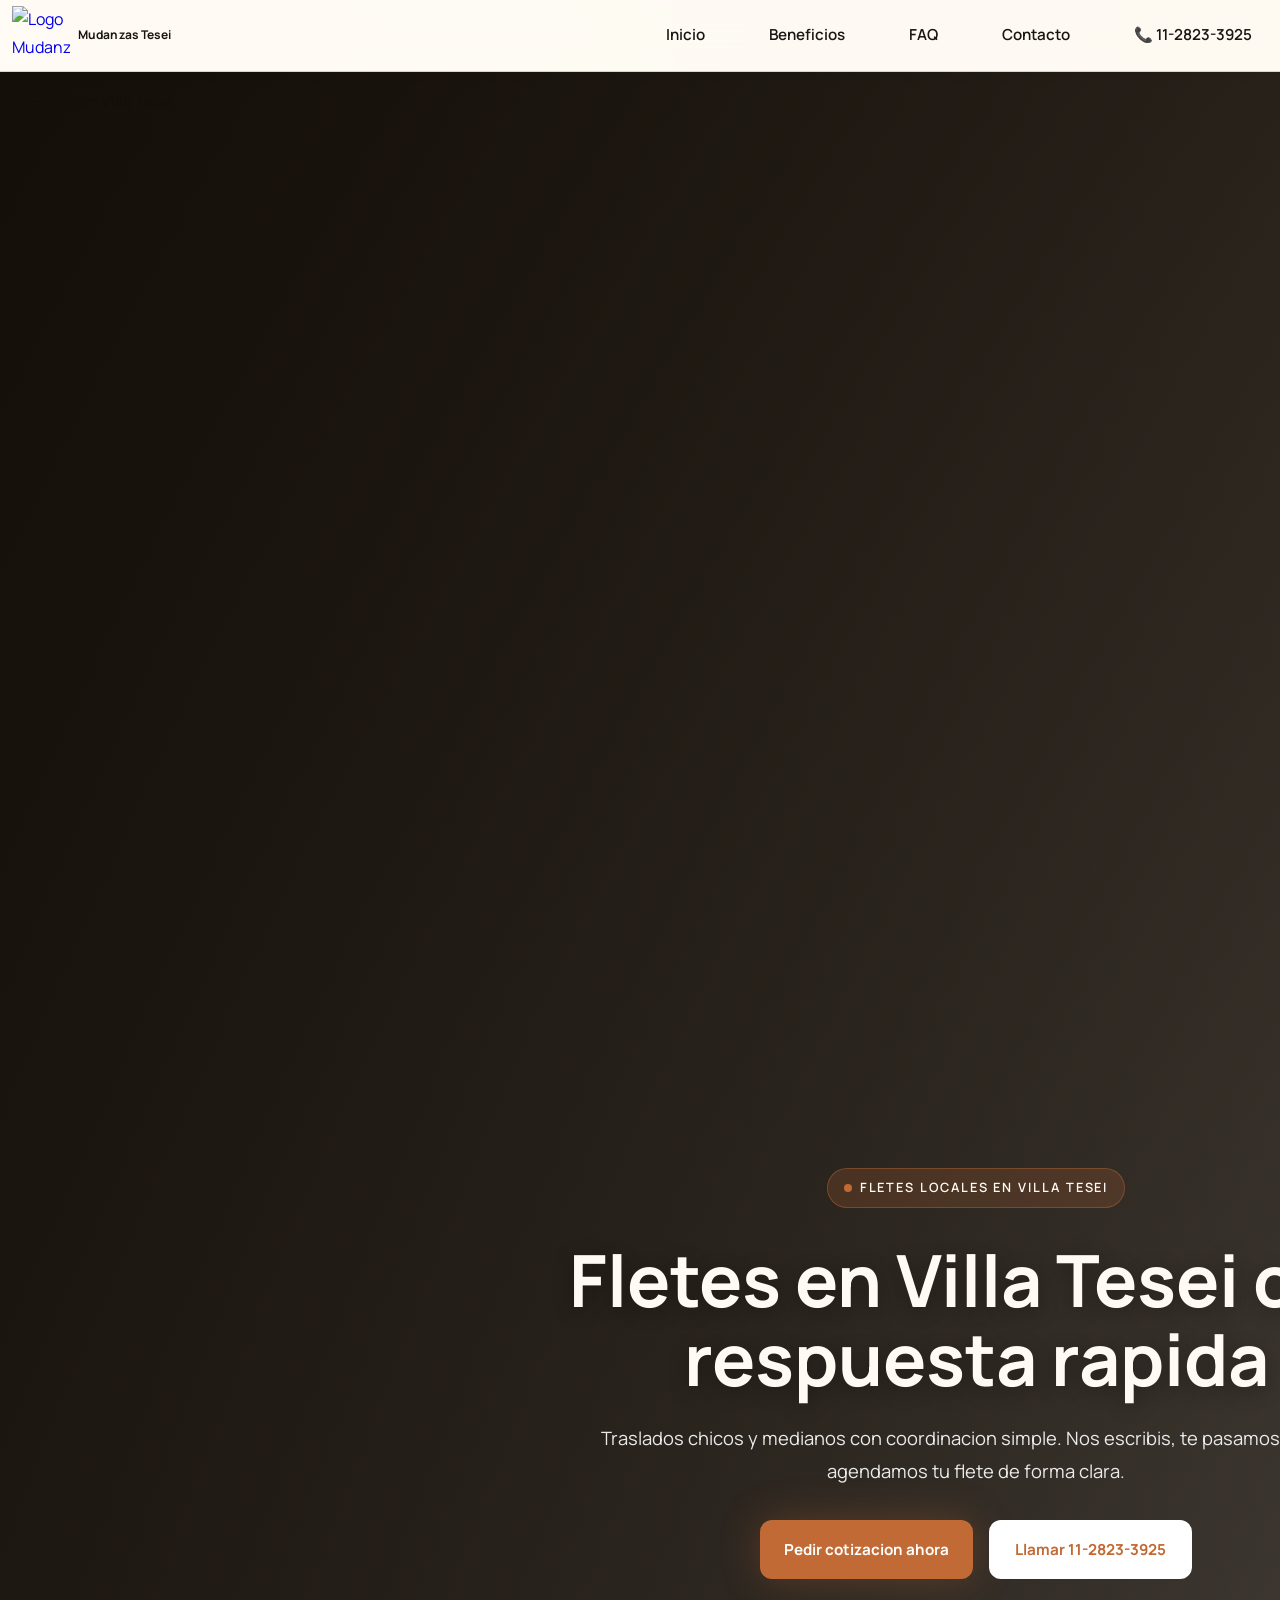
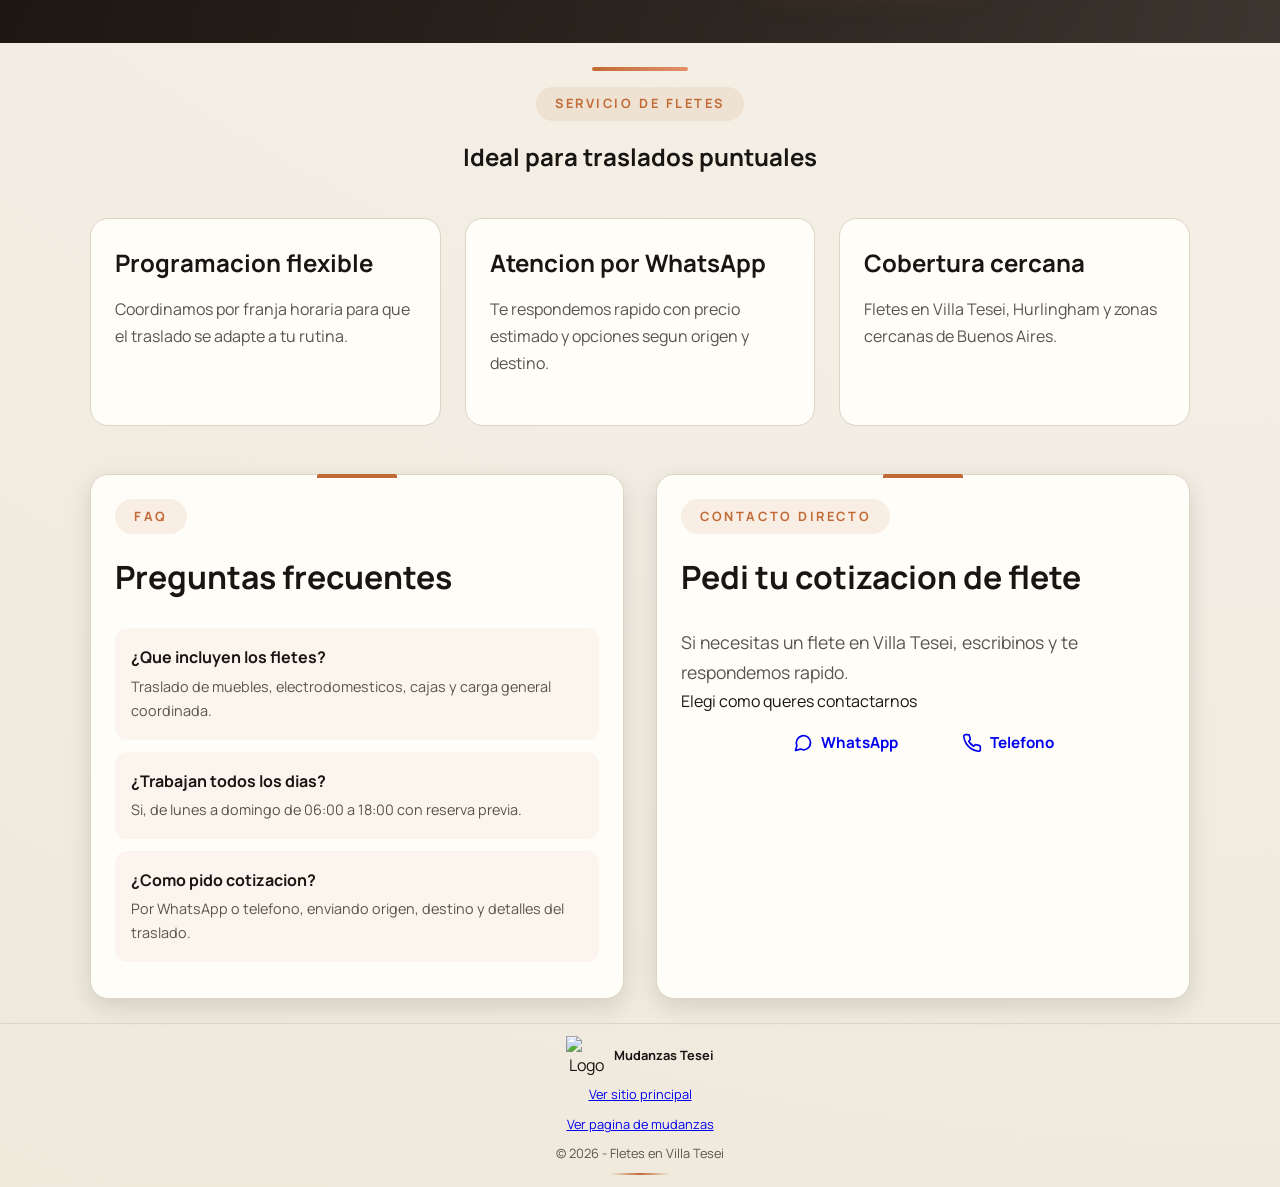
==== fletes-villa-tesei.html @ 7f0cae2c "fletes act" ====
<!doctype html>
<html lang="es">
  <head>
    <meta charset="UTF-8" />
    <meta name="viewport" content="width=device-width, initial-scale=1.0" />
    <meta
      name="description"
      content="Fletes en Villa Tesei con atencion rapida y trato directo. Pedi cotizacion por WhatsApp para traslados chicos y medianos en Buenos Aires."
    />
    <link rel="canonical" href="https://www.mudanzastesei.com/fletes-villa-tesei.html" />
    <meta name="robots" content="index,follow,max-image-preview:large" />
    <meta property="og:type" content="website" />
    <meta property="og:locale" content="es_AR" />
    <meta property="og:site_name" content="Mudanzas Tesei" />
    <meta property="og:title" content="Fletes en Villa Tesei | Mudanzas Tesei" />
    <meta property="og:description" content="Servicio de fletes en Villa Tesei para traslados puntuales. Cotizacion rapida por WhatsApp." />
    <meta property="og:url" content="https://www.mudanzastesei.com/fletes-villa-tesei.html" />
    <meta property="og:image" content="https://www.mudanzastesei.com/assets/logo.png" />
    <meta name="twitter:card" content="summary_large_image" />
    <meta name="twitter:title" content="Fletes en Villa Tesei | Mudanzas Tesei" />
    <meta name="twitter:description" content="Pedi tu cotizacion de flete en Villa Tesei por WhatsApp." />
    <meta name="twitter:image" content="https://www.mudanzastesei.com/assets/logo.png" />
    <link rel="icon" type="image/png" href="./assets/logo_.png" />
    <link rel="shortcut icon" type="image/png" href="./assets/logo_.png" />
    <link rel="apple-touch-icon" href="./assets/logo_.png" />
    <title>Fletes en Villa Tesei | Mudanzas Tesei</title>
    <link rel="preconnect" href="https://fonts.googleapis.com" />
    <link rel="preconnect" href="https://fonts.gstatic.com" crossorigin />
    <link rel="preload" as="image" href="./assets/bg.jpg" />
    <link
      href="https://fonts.googleapis.com/css2?family=Cormorant+Garamond:wght@500;600;700&family=Manrope:wght@400;500;600;700&display=swap"
      rel="stylesheet"
    />
    <script type="application/ld+json">
      {
        "@context": "https://schema.org",
        "@type": "Service",
        "name": "Fletes en Villa Tesei",
        "serviceType": "Fletes programados y traslados locales",
        "provider": {
          "@type": "LocalBusiness",
          "name": "Mudanzas Tesei",
          "telephone": "+54 9 11 2823-3925",
          "url": "https://www.mudanzastesei.com/"
        },
        "areaServed": {
          "@type": "City",
          "name": "Villa Tesei"
        },
        "url": "https://www.mudanzastesei.com/fletes-villa-tesei.html"
      }
    </script>
    <link rel="stylesheet" href="./styles.css" />
  </head>
  <body>
    <header class="topbar glass-effect" id="inicio">
      <a class="brand" href="./index.html" aria-label="Volver al inicio">
        <img src="./assets/logo.png" alt="Logo Mudanzas Tesei" width="58" height="58" fetchpriority="low" decoding="async" />
        <span class="logo-text">Mudanzas Tesei</span>
      </a>

      <button class="menu-toggle" id="menuToggle" aria-expanded="false" aria-controls="mainMenu" aria-label="Abrir menu">
        <span class="hamburger"></span>
      </button>

      <nav class="menu" id="mainMenu">
        <a href="./index.html" class="nav-link">Inicio</a>
        <a href="#beneficios" class="nav-link">Beneficios</a>
        <a href="#faq" class="nav-link">FAQ</a>
        <a href="#contacto" class="nav-link">Contacto</a>
        <a href="tel:+5491128233925" class="nav-link phone-link">📞 11-2823-3925</a>
      </nav>
    </header>

    <main>
      <section class="hero">
        <img
          class="hero-media"
          src="./assets/bg.jpg"
          alt="Fletes en Villa Tesei"
          width="1920"
          height="1080"
          fetchpriority="high"
          decoding="async"
        />
        <div class="hero-overlay"></div>
        <div class="hero-content">
          <div class="hero-badge fade-in">
            <span class="badge-dot"></span>
            <span>Fletes locales en Villa Tesei</span>
          </div>
          <h1 class="slide-up">Fletes en Villa Tesei con respuesta rapida</h1>
          <p class="hero-copy slide-up delay-1">
            Traslados chicos y medianos con coordinacion simple. Nos escribis, te pasamos precio y
            agendamos tu flete de forma clara.
          </p>
          <div class="hero-actions slide-up delay-2">
            <a class="btn btn-primary btn-glow" href="#contacto"><span>Pedir cotizacion ahora</span></a>
            <a class="btn btn-secondary" href="tel:+5491128233925"><span>Llamar 11-2823-3925</span></a>
          </div>
        </div>
      </section>

      <section class="section" id="beneficios">
        <div class="section-header">
          <div class="section-decoration"></div>
          <div class="section-content">
            <span class="kicker fade-in">Servicio de fletes</span>
            <h2 class="slide-up">Ideal para traslados puntuales</h2>
          </div>
        </div>
        <div class="cards-container">
          <article class="card card-hover fade-in">
            <h3>Programacion flexible</h3>
            <p>Coordinamos por franja horaria para que el traslado se adapte a tu rutina.</p>
          </article>
          <article class="card card-hover fade-in delay-1">
            <h3>Atencion por WhatsApp</h3>
            <p>Te respondemos rapido con precio estimado y opciones segun origen y destino.</p>
          </article>
          <article class="card card-hover fade-in delay-2">
            <h3>Cobertura cercana</h3>
            <p>Fletes en Villa Tesei, Hurlingham y zonas cercanas de Buenos Aires.</p>
          </article>
        </div>
      </section>

      <section class="section split" id="faq">
        <div class="panel">
          <div class="panel-content">
            <span class="kicker fade-in">FAQ</span>
            <h2 class="slide-up">Preguntas frecuentes</h2>
            <ul class="schedule">
              <li class="schedule-item slide-up delay-1">
                <div class="schedule-info">
                  <strong>¿Que incluyen los fletes?</strong>
                  <span>Traslado de muebles, electrodomesticos, cajas y carga general coordinada.</span>
                </div>
              </li>
              <li class="schedule-item slide-up delay-2">
                <div class="schedule-info">
                  <strong>¿Trabajan todos los dias?</strong>
                  <span>Si, de lunes a domingo de 06:00 a 18:00 con reserva previa.</span>
                </div>
              </li>
              <li class="schedule-item slide-up delay-3">
                <div class="schedule-info">
                  <strong>¿Como pido cotizacion?</strong>
                  <span>Por WhatsApp o telefono, enviando origen, destino y detalles del traslado.</span>
                </div>
              </li>
            </ul>
          </div>
        </div>

        <div class="panel panel-contact" id="contacto">
          <div class="panel-content panel-content-cta">
            <span class="kicker fade-in">Contacto directo</span>
            <h2 class="slide-up">Pedi tu cotizacion de flete</h2>
            <p class="section-text slide-up delay-1">
              Si necesitas un flete en Villa Tesei, escribinos y te respondemos rapido.
            </p>
            <div class="cta-stage slide-up delay-2">
              <div class="cta-card">
                <p class="cta-card-title">Elegi como queres contactarnos</p>
                <div class="hero-actions panel-cta-actions">
                  <a class="btn btn-whatsapp" href="https://wa.me/5491128233925?text=Hola%2C%20estoy%20interesado%20en%20un%20flete%20en%20Villa%20Tesei.%20Quisiera%20una%20cotizacion.">
                    <svg width="20" height="20" viewBox="0 0 24 24" fill="none" stroke="currentColor" stroke-width="2" stroke-linecap="round" stroke-linejoin="round" aria-hidden="true">
                      <path d="M21 11.5A8.5 8.5 0 0 1 8.9 19.3L3 21l1.7-5.9A8.5 8.5 0 1 1 21 11.5z"/>
                    </svg>
                    <span>WhatsApp</span>
                  </a>
                  <a class="btn btn-call" href="tel:+5491128233925">
                    <svg width="20" height="20" viewBox="0 0 24 24" fill="none" stroke="currentColor" stroke-width="2" stroke-linecap="round" stroke-linejoin="round" aria-hidden="true">
                      <path d="M22 16.92v3a2 2 0 0 1-2.18 2 19.79 19.79 0 0 1-8.63-3.07 19.5 19.5 0 0 1-6-6 19.79 19.79 0 0 1-3.07-8.67A2 2 0 0 1 4.11 2h3a2 2 0 0 1 2 1.72 12.84 12.84 0 0 0 .7 2.81 2 2 0 0 1-.45 2.11L8.09 9.91a16 16 0 0 0 6 6l1.27-1.27a2 2 0 0 1 2.11-.45 12.84 12.84 0 0 0 2.81.7A2 2 0 0 1 22 16.92z"/>
                    </svg>
                    <span>Telefono</span>
                  </a>
                </div>
              </div>
            </div>
          </div>
        </div>
      </section>
    </main>

    <footer class="footer">
      <div class="footer-content">
        <div class="footer-brand">
          <img src="./assets/logo.png" alt="Logo Mudanzas Tesei" width="40" height="40" loading="lazy" decoding="async" />
          <span>Mudanzas Tesei</span>
        </div>
        <p><a class="footer-link" href="./index.html">Ver sitio principal</a></p>
        <p><a class="footer-link" href="./mudanzas-villa-tesei.html">Ver pagina de mudanzas</a></p>
        <p>© <span id="year"></span> - Fletes en Villa Tesei</p>
      </div>
      <div class="footer-decorations">
        <div class="footer-line"></div>
      </div>
    </footer>

    <script src="./main.js"></script>
  </body>
</html>
---- styles.css ----
:root {
  --bg: #f5f1e8;
  --surface: #fffdf8;
  --text: #181512;
  --text-light: #7a7065;
  --muted: #5b544b;
  --line: #ddd4c7;
  --brand: #c26a35;
  --brand-deep: #8f4d24;
  --brand-light: #e58e6b;
  --hero-shadow: rgba(9, 8, 7, 0.5);
  --radius: 18px;
  --shadow-sm: 0 2px 8px rgba(0,0,0,0.08);
  --shadow-md: 0 8px 24px rgba(0,0,0,0.12);
  --shadow-lg: 0 20px 60px rgba(0,0,0,0.18);
  --shadow-glow: 0 0 40px rgba(194, 106, 53, 0.3);
}

* {
  box-sizing: border-box;
  margin: 0;
  padding: 0;
}

html {
  scroll-behavior: smooth;
}

body {
  margin: 0;
  background: radial-gradient(circle at top right, #f0dfcb 0%, var(--bg) 42%, #efe9dc 100%);
  color: var(--text);
  font-family: "Manrope", "Segoe UI", sans-serif;
  line-height: 1.7;
  overflow-x: hidden;
}

img {
  max-width: 100%;
  display: block;
  object-fit: cover;
}

/* Topbar */
.topbar {
  position: sticky;
  top: 0;
  z-index: 1000;
  display: flex;
  align-items: center;
  justify-content: space-between;
  gap: 0.75rem;
  padding: 0.4rem 0.75rem;
  background: rgba(255, 252, 246, 0.92);
  backdrop-filter: blur(20px);
  -webkit-backdrop-filter: blur(20px);
  border-bottom: 1px solid var(--line);
  box-shadow: var(--shadow-sm);
  height: auto;
  min-height: 48px;
}

.brand {
  display: flex;
  align-items: center;
  gap: 0.5rem;
  text-decoration: none;
  transition: transform 0.2s ease;
}

.brand:hover {
  transform: scale(1.02);
}

.brand img {
  width: 58px;
  height: 58px;
  object-fit: contain;
}

.logo-text {
  font-weight: 700;
  font-size: 0.75rem;
  letter-spacing: 0.1px;
  color: var(--text);
}

.menu-toggle {
  display: none;
  width: 36px;
  height: 36px;
  padding: 0;
  background: transparent;
  border: 1px solid var(--line);
  cursor: pointer;
  transition: all 0.3s ease;
  position: relative;
}

.menu-toggle:hover {
  border-color: var(--brand);
  background: rgba(194, 106, 53, 0.05);
}

.menu {
  display: flex;
  align-items: center;
  gap: 0.5rem;
}

.menu a {
  color: var(--text);
  text-decoration: none;
  font-weight: 600;
  font-size: 0.8rem;
  padding: 0.35rem 0.6rem;
  border-radius: 6px;
  transition: all 0.3s ease;
}

.menu a:hover {
  color: var(--brand);
  background: rgba(194, 106, 53, 0.1);
}

.menu-toggle {
  display: none;
  flex-direction: column;
  gap: 5px;
  border: 1px solid var(--line);
  background: #fff;
  color: var(--text);
  border-radius: 12px;
  padding: 0.6rem 0.9rem;
  cursor: pointer;
  transition: all 0.3s ease;
}

.menu-toggle:hover {
  border-color: var(--brand);
  transform: scale(1.02);
}

.hamburger {
  width: 20px;
  height: 2px;
  background: var(--text);
  position: relative;
  transition: all 0.3s ease;
}

.hamburger::before,
.hamburger::after {
  content: '';
  position: absolute;
  width: 20px;
  height: 2px;
  background: var(--text);
  transition: all 0.3s ease;
}

.hamburger::before {
  top: -6px;
}

.hamburger::after {
  top: 6px;
}

.menu-toggle.active .hamburger {
  background: transparent;
}

.menu-toggle.active .hamburger::before {
  top: 0;
  transform: rotate(45deg);
}

.menu-toggle.active .hamburger::after {
  top: 0;
  transform: rotate(-45deg);
}

.menu {
  display: flex;
  align-items: center;
  gap: 2rem;
}

.menu a {
  color: var(--text);
  text-decoration: none;
  font-weight: 600;
  font-size: 0.95rem;
  padding: 0.5rem 1rem;
  border-radius: 8px;
  transition: all 0.3s ease;
  position: relative;
}

.menu a:hover {
  color: var(--brand);
  background: rgba(194, 106, 53, 0.1);
}

.menu a::after {
  content: '';
  position: absolute;
  bottom: 0;
  left: 50%;
  transform: translateX(-50%);
  width: 0;
  height: 2px;
  background: var(--brand);
  transition: all 0.3s ease;
}

.menu a:hover::after {
  width: 80%;
}

.phone-link {
  display: flex;
  align-items: center;
  gap: 0.5rem;
  color: var(--brand);
  font-weight: 700;
}

.phone-link:hover {
  background: var(--brand);
  color: white;
}

.phone-link:hover::after {
  background: white;
}

/* Hero Section */
.hero {
  position: relative;
  min-height: 70vh;
  background: url("./assets/bg.jpg") center / cover no-repeat;
  display: grid;
  place-items: center;
  padding: 1rem;
  overflow: hidden;
}

.hero::before {
  content: '';
  position: absolute;
  inset: 0;
  background: linear-gradient(135deg, rgba(20, 14, 8, 0.9) 0%, rgba(20, 14, 8, 0.6) 50%, rgba(20, 14, 8, 0.4) 100%);
}

.hero-overlay {
  position: absolute;
  inset: 0;
  background: linear-gradient(102deg, rgba(20, 14, 8, 0.95), rgba(20, 14, 8, 0.7));
}

.hero-content {
  position: relative;
  z-index: 1;
  width: min(920px, 100%);
  color: #fffaf3;
  text-align: center;
}

.hero-badge {
  display: inline-flex;
  align-items: center;
  gap: 0.5rem;
  padding: 0.5rem 1rem;
  background: rgba(194, 106, 53, 0.2);
  border: 1px solid rgba(194, 106, 53, 0.4);
  border-radius: 50px;
  font-size: 0.8rem;
  font-weight: 600;
  letter-spacing: 0.15em;
  text-transform: uppercase;
  margin-bottom: 1.5rem;
}

.badge-dot {
  width: 8px;
  height: 8px;
  background: var(--brand);
  border-radius: 50%;
  animation: pulse 2s ease-in-out infinite;
}

.hero h1 {
  margin-top: 0.5rem;
  font-size: clamp(2.3rem, 6vw, 4.5rem);
  line-height: 1.1;
  margin-bottom: 1.5rem;
  text-shadow: 0 4px 20px rgba(0,0,0,0.3);
}

.hero-copy {
  width: min(70ch, 100%);
  margin: 0 auto 2rem;
  font-size: 1.15rem;
  line-height: 1.8;
  color: rgba(255,255,255,0.9);
}

.hero-actions {
  display: flex;
  flex-wrap: wrap;
  gap: 1rem;
  justify-content: center;
  margin-bottom: 3rem;
}

.btn {
  display: inline-flex;
  align-items: center;
  justify-content: center;
  gap: 0.5rem;
  border-radius: 12px;
  padding: 0.9rem 1.5rem;
  text-decoration: none;
  border: none;
  font-weight: 700;
  font-size: 0.95rem;
  cursor: pointer;
  transition: all 0.3s cubic-bezier(0.4, 0, 0.2, 1);
  position: relative;
  overflow: hidden;
  width: auto;
}

.btn > * {
  position: relative;
  z-index: 1;
}

.btn-primary {
  background: var(--brand);
  color: white;
  box-shadow: var(--shadow-glow);
}

.btn-primary,
.btn-primary:hover,
.btn-primary:focus-visible {
  color: #fff;
}

.btn-primary::before {
  content: '';
  position: absolute;
  inset: 0;
  background: linear-gradient(135deg, var(--brand-light), var(--brand));
  opacity: 0;
  transition: opacity 0.3s ease;
  z-index: 0;
}

.btn-primary:hover::before {
  opacity: 1;
}

.btn-primary:hover {
  transform: translateY(-2px);
  box-shadow: 0 10px 40px rgba(194, 106, 53, 0.5);
}

.btn-secondary {
  background: white;
  color: var(--brand);
  border: 2px solid var(--brand);
}

.btn-secondary:hover {
  background: var(--brand);
  color: white;
  border-color: var(--brand);
  transform: translateY(-2px);
}

.hero .btn-secondary {
  background: white;
  color: var(--brand);
  border-color: white;
}

.hero .btn-secondary:hover {
  background: rgba(255, 255, 255, 0.12);
  color: #fff;
  border-color: #fff;
}

.arrow-icon {
  transition: transform 0.3s ease;
}

.btn-primary:hover .arrow-icon {
  transform: translateX(5px);
}

.trust-badges {
  display: flex;
  flex-wrap: wrap;
  gap: 1.5rem;
  justify-content: center;
  padding-top: 1rem;
}

.trust-item {
  display: flex;
  align-items: center;
  gap: 0.5rem;
  font-size: 0.9rem;
  font-weight: 600;
  color: rgba(255,255,255,0.85);
}

.trust-item svg {
  color: var(--brand);
}

/* Sections */
.section {
  width: min(1100px, calc(100% - 2rem));
  margin: 1.5rem auto;
}

.section-header,
.contact-header {
  margin-bottom: 2.5rem;
}

.section-decoration {
  width: 96px;
  height: 4px;
  background: linear-gradient(90deg, var(--brand), var(--brand-light));
  border-radius: 2px;
  margin-bottom: 1rem;
  margin-inline: auto;
}

.section-content,
.contact-content {
  text-align: center;
}

.kicker {
  display: inline-block;
  text-transform: uppercase;
  letter-spacing: 0.2em;
  font-weight: 700;
  font-size: 0.8rem;
  color: var(--brand);
  margin-bottom: 1rem;
  background: rgba(194, 106, 53, 0.1);
  padding: 0.4rem 1.2rem;
  border-radius: 50px;
}

.section-split {
  display: grid;
  grid-template-columns: minmax(280px, 0.95fr) minmax(0, 1.05fr);
  gap: 2rem;
  align-items: start;
}

.section-left .section-content {
  text-align: left;
}

.section-left .section-decoration {
  margin-left: 0;
}

.section-text {
  margin-top: 1.5rem;
  font-size: 1.1rem;
  color: var(--muted);
}

/* Cards */
.cards-container {
  display: grid;
  grid-template-columns: repeat(3, minmax(0, 1fr));
  gap: 1.5rem;
}

.card {
  background: var(--surface);
  border: 1px solid var(--line);
  border-radius: var(--radius);
  padding: 1.5rem;
  position: relative;
  overflow: hidden;
}

.card::before {
  content: '';
  position: absolute;
  top: 0;
  left: 0;
  right: 0;
  height: 4px;
  background: linear-gradient(90deg, var(--brand), var(--brand-light));
  transform: scaleX(0);
  transition: transform 0.4s ease;
}

.card:hover::before {
  transform: scaleX(1);
}

.card-icon {
  width: 64px;
  height: 64px;
  background: linear-gradient(135deg, rgba(194, 106, 53, 0.1), rgba(194, 106, 53, 0.05));
  border-radius: 16px;
  display: flex;
  align-items: center;
  justify-content: center;
  margin-bottom: 1.5rem;
  transition: transform 0.3s ease;
}

.card:hover .card-icon {
  transform: scale(1.1) rotate(5deg);
}

.card h3 {
  margin-bottom: 0.75rem;
  font-size: 1.5rem;
  color: var(--text);
}

.card p {
  margin-bottom: 1.5rem;
  color: var(--muted);
  line-height: 1.7;
}

.card-link {
  display: inline-flex;
  align-items: center;
  gap: 0.3rem;
  color: var(--brand);
  font-weight: 700;
  text-decoration: none;
  transition: all 0.3s ease;
}

.card-link:hover {
  gap: 0.5rem;
  transform: translateX(5px);
}

/* Fleet Section */
.fleet-gallery {
  display: grid;
  grid-template-columns: repeat(2, minmax(0, 1fr));
  gap: 0.9rem;
}

.fleet-item {
  position: relative;
  border-radius: 12px;
  overflow: hidden;
  background: white;
  padding: 0.45rem;
  box-shadow: var(--shadow-sm);
}

.fleet-item img {
  width: 100%;
  height: clamp(130px, 16vw, 180px);
  object-fit: contain;
  transition: transform 0.5s ease;
}

.fleet-gallery .floating {
  animation: none;
}

.fleet-overlay {
  position: absolute;
  inset: 0;
  background: linear-gradient(to top, rgba(194, 106, 53, 0.9), transparent);
  display: flex;
  align-items: flex-end;
  padding: 1rem;
  opacity: 0;
  transition: opacity 0.3s ease;
}

.fleet-item:hover img {
  transform: scale(1.05);
}

.fleet-item:hover .fleet-overlay {
  opacity: 1;
}

.fleet-overlay span {
  color: white;
  font-weight: 700;
  font-size: 0.9rem;
}

/* Split Section */
.split {
  display: grid;
  grid-template-columns: 1fr 1fr;
  gap: 2rem;
  margin-top: 3rem;
}

.panel {
  background: var(--surface);
  border: 1px solid var(--line);
  border-radius: var(--radius);
  padding: 1.5rem;
  box-shadow: var(--shadow-md);
  position: relative;
}

.panel::before {
  content: '';
  position: absolute;
  top: -1px;
  left: 50%;
  transform: translateX(-50%);
  width: 80px;
  height: 4px;
  background: var(--brand);
  border-radius: 2px 2px 0 0;
}

.panel-icon {
  width: 72px;
  height: 72px;
  background: linear-gradient(135deg, #fff4ea, #ffe8d5);
  border: 1px solid rgba(194, 106, 53, 0.24);
  border-radius: 18px;
  display: flex;
  align-items: center;
  justify-content: center;
  margin-bottom: 1.5rem;
  color: var(--brand);
  box-shadow: 0 10px 24px rgba(194, 106, 53, 0.16);
}

.panel h2 {
  margin-bottom: 0.5rem;
  font-size: 2rem;
  color: var(--text);
}

.panel-content h3 {
  margin-top: 0;
  font-size: 1.4rem;
}

.schedule {
  margin: 1.5rem 0 0;
  list-style: none;
}

.schedule-item {
  display: flex;
  gap: 1rem;
  align-items: center;
  padding: 1rem;
  background: rgba(194, 106, 53, 0.05);
  border-radius: 12px;
  margin-bottom: 0.75rem;
  transition: all 0.3s ease;
}

.schedule-item:hover {
  background: rgba(194, 106, 53, 0.1);
  transform: translateX(5px);
}

.schedule-icon {
  width: 36px;
  height: 36px;
  background: white;
  color: var(--brand);
  border-radius: 50%;
  display: flex;
  align-items: center;
  justify-content: center;
  box-shadow: var(--shadow-sm);
  flex-shrink: 0;
}

.schedule-info {
  display: flex;
  flex-direction: column;
}

.schedule-info strong {
  font-size: 1rem;
  color: var(--text);
  margin-bottom: 0.2rem;
}

.schedule-info span {
  font-size: 0.9rem;
  color: var(--muted);
}

.location {
  margin-top: 1rem;
  font-weight: 700;
  font-size: 1.1rem;
  color: var(--brand);
  display: flex;
  align-items: center;
  gap: 0.5rem;
}

/* Map */
.map-wrapper {
  position: relative;
  border-radius: 12px;
  overflow: hidden;
  margin: 1.5rem 0;
  box-shadow: var(--shadow-md);
}

.map-wrapper iframe {
  width: 100%;
  min-height: 300px;
  border: 0;
}

.text-link {
  display: inline-flex;
  align-items: center;
  gap: 0.5rem;
  color: var(--brand-deep);
  font-weight: 700;
  text-decoration: none;
  transition: all 0.3s ease;
}

.text-link:hover {
  gap: 0.8rem;
  transform: translateX(5px);
}

/* Contact Section */
.contact-wrapper {
  background: linear-gradient(135deg, var(--surface) 0%, #fffaf3 100%);
  border-radius: calc(var(--radius) + 10px);
  border: 1px solid var(--line);
  padding: 1.25rem;
  box-shadow: var(--shadow-lg);
  position: relative;
  overflow: hidden;
}

.contact-decoration {
  position: absolute;
  top: 0;
  right: 0;
  width: 200px;
  height: 200px;
  background: linear-gradient(135deg, rgba(194, 106, 53, 0.05), transparent);
  border-radius: 0 0 0 100px;
}

.contact-container {
  display: grid;
  grid-template-columns: 1.5fr 1fr;
  gap: 2rem;
}

.contact-form {
  display: flex;
  flex-direction: column;
  gap: 1.2rem;
  background: transparent;
  border: none;
  padding: 0;
}

.form-row {
  display: grid;
  grid-template-columns: 1fr 1fr;
  gap: 1rem;
}

.form-group {
  display: flex;
  flex-direction: column;
  gap: 0.5rem;
}

.form-group label {
  font-weight: 600;
  font-size: 0.9rem;
  color: var(--muted);
  text-transform: uppercase;
  letter-spacing: 0.05em;
}

.form-group input,
.form-group textarea {
  padding: 1rem 1.2rem;
  border: 2px solid var(--line);
  border-radius: 12px;
  font: inherit;
  font-size: 1rem;
  transition: all 0.3s ease;
  background: white;
}

.form-group input:focus,
.form-group textarea:focus {
  outline: none;
  border-color: var(--brand);
  box-shadow: 0 0 0 4px rgba(194, 106, 53, 0.1);
}

.form-group input::placeholder,
.form-group textarea::placeholder {
  color: #ccc;
}

.form-actions {
  display: flex;
  gap: 1rem;
  margin-top: 0.5rem;
}

.form-actions .btn {
  flex: 1;
}

/* Contact Info */
.contact-info {
  display: flex;
  flex-direction: column;
  gap: 1rem;
}

.info-card {
  display: flex;
  align-items: center;
  gap: 1rem;
  padding: 1.5rem;
  background: white;
  border: 1px solid var(--line);
  border-radius: 12px;
  transition: all 0.3s ease;
}

.info-card:hover {
  transform: translateX(5px);
  border-color: var(--brand);
  box-shadow: var(--shadow-md);
}

.info-icon {
  width: 48px;
  height: 48px;
  background: linear-gradient(135deg, #fff4ea, #ffe8d5);
  border: 1px solid rgba(194, 106, 53, 0.24);
  border-radius: 12px;
  display: flex;
  align-items: center;
  justify-content: center;
  color: var(--brand);
  flex-shrink: 0;
}

.info-content h4 {
  font-size: 0.9rem;
  color: var(--muted);
  font-weight: 600;
  text-transform: uppercase;
  margin-bottom: 0.25rem;
  letter-spacing: 0.05em;
}

.info-content p {
  font-size: 1.2rem;
  font-weight: 700;
  color: var(--text);
}

/* Footer */
.footer {
  padding: 0.75rem 0;
  text-align: center;
  border-top: 1px solid var(--line);
  position: relative;
}

.footer-content {
  display: flex;
  flex-direction: column;
  align-items: center;
  gap: 0.5rem;
}

.footer-brand {
  display: flex;
  align-items: center;
  gap: 0.5rem;
}

.footer-brand span {
  font-weight: 700;
  font-size: 0.8rem;
  color: var(--text);
}

.footer p {
  color: var(--muted);
  font-size: 0.8rem;
  margin: 0;
}

.footer-decorations {
  margin-top: 0.5rem;
}

.footer-line {
  width: 60px;
  height: 2px;
  background: linear-gradient(90deg, transparent, var(--brand), transparent);
  margin: 0 auto;
}

/* Animations */
@keyframes float {
  0%, 100% { transform: translateY(0px); }
  50% { transform: translateY(-10px); }
}

@keyframes pulse {
  0%, 100% { opacity: 1; }
  50% { opacity: 0.5; }
}

@keyframes fadeIn {
  from { opacity: 0; transform: translateY(10px); }
  to { opacity: 1; transform: translateY(0); }
}

@keyframes slideUp {
  from { opacity: 0; transform: translateY(20px); }
  to { opacity: 1; transform: translateY(0); }
}

/* Responsive */
@media (max-width: 900px) {
  .cards-container,
  .fleet-gallery,
  .split,
  .form-row {
    grid-template-columns: repeat(2, minmax(0, 1fr));
  }

  .contact-container {
    grid-template-columns: 1fr;
  }

  .section {
    margin: 3rem auto;
  }

  .section-split {
    grid-template-columns: 1fr;
    gap: 1.25rem;
  }

  .fleet-gallery {
    grid-template-columns: repeat(2, minmax(0, 1fr));
  }

  .hero h1 {
    font-size: clamp(2rem, 8vw, 3rem);
  }
}

@media (max-width: 700px) {
  .topbar {
    display: grid;
    grid-template-columns: 1fr auto;
    padding: 0.6rem 0.8rem;
    min-height: 56px;
  }

  .brand img {
    width: 50px;
    height: 50px;
  }

  .logo-text {
    font-size: 0.9rem;
  }

  .menu-toggle {
    display: flex;
    align-items: center;
    justify-content: center;
    width: 44px;
    height: 44px;
    padding: 0;
    gap: 0;
    border-radius: 12px;
    background: #fff;
    border: 1px solid var(--line);
  }

  .hamburger,
  .hamburger::before,
  .hamburger::after {
    width: 18px;
  }

  .hamburger {
    display: block;
    position: relative;
    height: 2px;
  }

  .hamburger::before,
  .hamburger::after {
    left: 0;
    height: 2px;
  }

  .hamburger::before {
    top: -6px;
  }

  .hamburger::after {
    top: 6px;
  }

  .menu {
    position: absolute;
    top: calc(100% + 8px);
    left: 0.5rem;
    right: 0.5rem;
    display: none;
    flex-direction: column;
    gap: 0.25rem;
    background: rgba(255, 252, 246, 0.98);
    backdrop-filter: blur(20px);
    border: 1px solid var(--line);
    border-radius: 14px;
    padding: 0.35rem;
    box-shadow: var(--shadow-lg);
  }

  .menu.is-open {
    display: flex;
  }

  .menu a {
    width: 100%;
    margin: 0;
    padding: 0.85rem 1rem;
    border-radius: 10px;
    border-top: none;
    font-size: 0.95rem;
  }

  .phone-link {
    justify-content: center;
    background: rgba(194, 106, 53, 0.08);
  }

  .cards-container,
  .split,
  .form-row {
    grid-template-columns: 1fr;
  }

  .section-soft .fleet-gallery {
    grid-template-columns: repeat(2, minmax(0, 1fr));
  }

  .hero-content {
    text-align: left;
  }

  .hero {
    min-height: 76vh;
    padding: 1.1rem 0.9rem;
  }

  .hero h1 {
    font-size: clamp(1.85rem, 9vw, 2.6rem);
    margin-bottom: 1rem;
  }

  .hero-copy {
    font-size: 1rem;
    line-height: 1.65;
    margin-bottom: 1.25rem;
  }

  .hero-actions {
    justify-content: flex-start;
    flex-direction: column;
    align-items: stretch;
    gap: 0.75rem;
  }

  .trust-badges {
    justify-content: flex-start;
  }

  .contact-wrapper {
    padding: 1.25rem;
  }

  .form-actions {
    flex-direction: column;
  }

  .form-actions .btn {
    width: 100%;
  }

  .panel {
    padding: 1.25rem;
  }

  .btn {
    padding: 0.9rem 1.25rem;
    font-size: 0.95rem;
    width: auto;
    justify-content: center;
  }

  .hero-actions .btn,
  .form-actions .btn {
    width: 100%;
  }

  .btn svg {
    width: 18px;
    height: 18px;
  }

  .btn span {
    font-size: 0.95rem;
  }

  .contact-container {
    gap: 1.5rem;
  }

  .form-row {
    gap: 0.75rem;
  }

  .fleet-gallery {
    gap: 0.5rem;
  }

  .fleet-item {
    padding: 0.2rem;
  }

  .fleet-item img {
    height: 120px;
  }

  .contact-info {
    gap: 0.75rem;
  }

  .info-card {
    padding: 1rem;
  }

  .schedule-item {
    padding: 0.75rem;
  }

  .section {
    margin: 1.6rem auto;
  }
}

@media (max-width: 480px) {
  .topbar {
    padding: 0.55rem 0.7rem;
  }

  .brand {
    min-width: 0;
  }

  .logo-text {
    font-size: 0.82rem;
    white-space: nowrap;
    overflow: hidden;
    text-overflow: ellipsis;
  }

  .menu-toggle {
    width: 42px;
    height: 42px;
  }

  .hero-badge {
    font-size: 0.68rem;
    letter-spacing: 0.09em;
    margin-bottom: 1rem;
  }

  .section {
    margin: 2rem auto;
  }

  .hero {
    min-height: 70vh;
    padding: 1rem;
  }

  .cards-container {
    gap: 1rem;
  }

  .card {
    padding: 1.5rem;
  }

  .fleet-gallery {
    gap: 0.5rem;
  }

  .fleet-item img {
    height: 140px;
  }

  .contact-wrapper {
    padding: 1rem;
  }
}

@media (max-width: 380px) {
  .logo-text {
    display: none;
  }

  .brand img {
    width: 26px;
    height: 26px;
  }
}
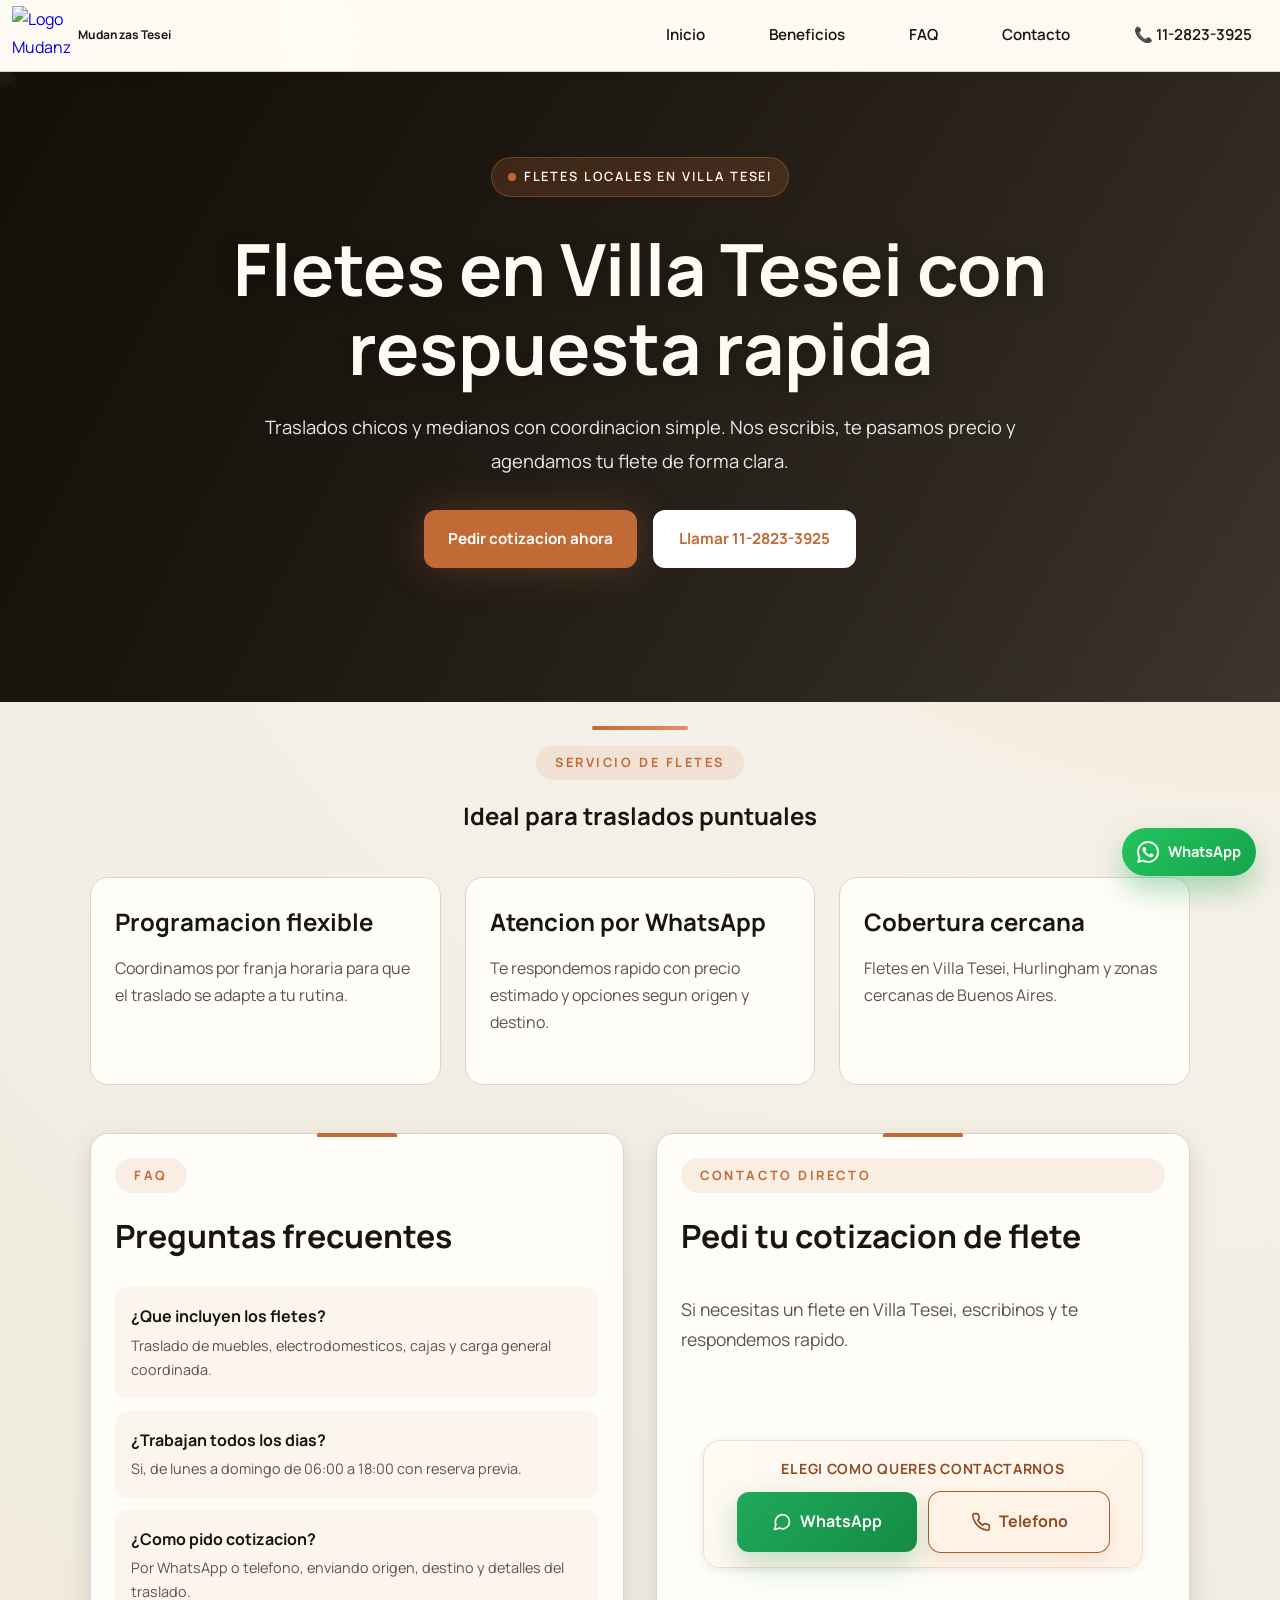
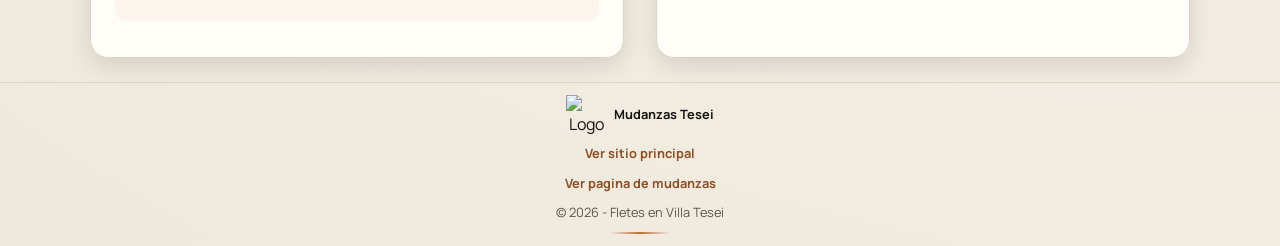
==== commit 66dfcb6d: "wp" ====
--- a/fletes-villa-tesei.html
+++ b/fletes-villa-tesei.html
@@ -20,9 +20,11 @@
     <meta name="twitter:title" content="Fletes en Villa Tesei | Mudanzas Tesei" />
     <meta name="twitter:description" content="Pedi tu cotizacion de flete en Villa Tesei por WhatsApp." />
     <meta name="twitter:image" content="https://www.mudanzastesei.com/assets/logo.png" />
-    <link rel="icon" type="image/png" href="./assets/logo_.png" />
-    <link rel="shortcut icon" type="image/png" href="./assets/logo_.png" />
-    <link rel="apple-touch-icon" href="./assets/logo_.png" />
+    <meta name="theme-color" content="#c26a35" />
+    <link rel="icon" href="./favicon.ico" sizes="any" />
+    <link rel="icon" type="image/png" href="./favicon.png" />
+    <link rel="shortcut icon" href="./favicon.ico" />
+    <link rel="apple-touch-icon" href="./apple-touch-icon.png" />
     <title>Fletes en Villa Tesei | Mudanzas Tesei</title>
     <link rel="preconnect" href="https://fonts.googleapis.com" />
     <link rel="preconnect" href="https://fonts.gstatic.com" crossorigin />
@@ -184,6 +186,19 @@
       </section>
     </main>
 
+    <a
+      class="whatsapp-float"
+      href="https://wa.me/5491128233925?text=Hola%20Mudanzas%20Tesei%2C%20quiero%20pedir%20una%20cotizacion."
+      target="_blank"
+      rel="noopener noreferrer"
+      aria-label="Abrir WhatsApp para pedir cotizacion"
+    >
+      <svg width="22" height="22" viewBox="0 0 24 24" fill="none" aria-hidden="true">
+        <path fill="currentColor" d="M20.52 3.48A11.86 11.86 0 0 0 12.02 0C5.42 0 .05 5.37.05 11.97c0 2.11.55 4.17 1.59 5.98L0 24l6.21-1.63a11.95 11.95 0 0 0 5.81 1.49h.01c6.6 0 11.97-5.37 11.97-11.97 0-3.2-1.25-6.2-3.48-8.41Zm-8.5 18.36h-.01a9.9 9.9 0 0 1-5.05-1.39l-.36-.21-3.69.97.99-3.6-.23-.37a9.92 9.92 0 0 1-1.52-5.27c0-5.47 4.45-9.92 9.92-9.92 2.65 0 5.13 1.03 7 2.9a9.84 9.84 0 0 1 2.9 7c0 5.47-4.45 9.92-9.92 9.92Zm5.44-7.43c-.3-.15-1.77-.87-2.04-.97-.27-.1-.47-.15-.67.15-.2.3-.77.97-.95 1.17-.17.2-.35.22-.65.07-.3-.15-1.25-.46-2.38-1.47a8.94 8.94 0 0 1-1.65-2.05c-.17-.3-.02-.46.13-.6.13-.13.3-.35.45-.52.15-.17.2-.3.3-.5.1-.2.05-.37-.02-.52-.08-.15-.67-1.62-.92-2.22-.24-.58-.48-.5-.67-.5h-.57c-.2 0-.52.08-.8.37-.27.3-1.05 1.02-1.05 2.48 0 1.47 1.08 2.88 1.23 3.08.15.2 2.1 3.21 5.08 4.49.71.31 1.26.49 1.69.63.71.23 1.36.2 1.88.12.57-.09 1.77-.72 2.02-1.42.25-.7.25-1.3.17-1.42-.07-.12-.27-.2-.57-.35Z"/>
+      </svg>
+      <span>WhatsApp</span>
+    </a>
+
     <footer class="footer">
       <div class="footer-content">
         <div class="footer-brand">
--- a/styles.css
+++ b/styles.css
@@ -35,6 +35,11 @@
   overflow-x: hidden;
 }
 
+.glass-effect {
+  backdrop-filter: blur(20px);
+  -webkit-backdrop-filter: blur(20px);
+}
+
 img {
   max-width: 100%;
   display: block;
@@ -240,11 +245,18 @@
 .hero {
   position: relative;
   min-height: 70vh;
-  background: url("./assets/bg.jpg") center / cover no-repeat;
   display: grid;
   place-items: center;
   padding: 1rem;
   overflow: hidden;
+}
+
+.hero-media {
+  position: absolute;
+  inset: 0;
+  width: 100%;
+  height: 100%;
+  object-fit: cover;
 }
 
 .hero::before {
@@ -313,6 +325,84 @@
   gap: 1rem;
   justify-content: center;
   margin-bottom: 3rem;
+}
+
+.panel-content-cta {
+  display: flex;
+  flex-direction: column;
+  min-height: 100%;
+}
+
+.panel-content-cta .section-text {
+  margin-bottom: 0;
+}
+
+.cta-stage {
+  flex: 1;
+  display: grid;
+  place-items: center;
+  padding-top: 1.25rem;
+}
+
+.cta-card {
+  width: min(100%, 440px);
+  background: linear-gradient(135deg, #fffaf4, #fff3e7);
+  border: 1px solid #f0dcc8;
+  border-radius: 16px;
+  padding: 0.95rem;
+  box-shadow: var(--shadow-sm);
+}
+
+.cta-card-title {
+  margin: 0 0 0.75rem;
+  font-size: 0.88rem;
+  font-weight: 700;
+  letter-spacing: 0.05em;
+  text-transform: uppercase;
+  color: var(--brand-deep);
+  text-align: center;
+}
+
+.panel-cta-actions {
+  margin: 0;
+  gap: 0.75rem;
+}
+
+.panel-cta-actions .btn {
+  min-width: 180px;
+  padding: 1rem 1.35rem;
+  font-size: 1rem;
+}
+
+.btn-whatsapp {
+  background: linear-gradient(135deg, #1faa5a, #158a45);
+  color: #fff;
+  box-shadow: 0 12px 30px rgba(21, 138, 69, 0.26);
+}
+
+.btn-whatsapp:hover {
+  transform: translateY(-2px);
+  box-shadow: 0 16px 34px rgba(21, 138, 69, 0.34);
+}
+
+.btn-call {
+  background: #fff3e8;
+  color: var(--brand-deep);
+  border: 1px solid #a85a2d;
+  box-shadow: 0 0 0 1px #a85a2d, 0 8px 20px rgba(194, 106, 53, 0.14);
+}
+
+.btn-call:hover {
+  background: #cf7a43;
+  color: #fff3e8;
+  border-color: #fff3e8;
+  transform: translateY(-2px);
+  box-shadow: 0 0 0 1px #fff3e8, 0 14px 28px rgba(194, 106, 53, 0.24);
+}
+
+.btn-call:focus-visible {
+  outline: none;
+  box-shadow: 0 0 0 4px rgba(194, 106, 53, 0.18), 0 10px 24px rgba(194, 106, 53, 0.2);
 }
 
 .btn {
@@ -333,6 +423,10 @@
   width: auto;
 }
 
+.btn-glow:hover {
+  box-shadow: 0 0 30px rgba(194, 106, 53, 0.6);
+}
+
 .btn > * {
   position: relative;
   z-index: 1;
@@ -468,6 +562,10 @@
   align-items: start;
 }
 
+.section-split > * {
+  min-width: 0;
+}
+
 .section-left .section-content {
   text-align: left;
 }
@@ -496,6 +594,17 @@
   padding: 1.5rem;
   position: relative;
   overflow: hidden;
+  display: flex;
+  flex-direction: column;
+}
+
+.card-hover {
+  transition: all 0.4s cubic-bezier(0.4, 0, 0.2, 1);
+}
+
+.card-hover:hover {
+  transform: translateY(-8px);
+  box-shadow: 0 25px 50px rgba(194, 106, 53, 0.25);
 }
 
 .card::before {
@@ -542,6 +651,10 @@
   line-height: 1.7;
 }
 
+.faq-grid .card h3 {
+  font-size: 1.2rem;
+}
+
 .card-link {
   display: inline-flex;
   align-items: center;
@@ -550,6 +663,7 @@
   font-weight: 700;
   text-decoration: none;
   transition: all 0.3s ease;
+  margin-top: auto;
 }
 
 .card-link:hover {
@@ -557,56 +671,225 @@
   transform: translateX(5px);
 }
 
-/* Fleet Section */
-.fleet-gallery {
-  display: grid;
-  grid-template-columns: repeat(2, minmax(0, 1fr));
-  gap: 0.9rem;
-}
-
-.fleet-item {
+.complement-grid {
+  align-items: stretch;
+}
+
+.service-media-card {
+  display: flex;
+  flex-direction: column;
+  padding: 0;
+}
+
+.service-media-card img {
+  width: 100%;
+  height: 220px;
+  object-fit: cover;
+  border-bottom: 1px solid var(--line);
+}
+
+.service-media-content {
+  flex: 1;
+  display: flex;
+  flex-direction: column;
+  padding: 1.25rem;
+}
+
+.service-media-content h3 {
+  margin-bottom: 0.65rem;
+  font-size: 1.25rem;
+}
+
+.service-media-content p {
+  margin-bottom: 1rem;
+  color: var(--muted);
+}
+
+/* Fleet Carousel */
+.fleet-carousel {
   position: relative;
-  border-radius: 12px;
+  width: 100%;
+  max-width: 900px;
+  margin: 2rem auto;
+  min-width: 0;
+  overflow-anchor: none;
+}
+
+.carousel-viewport {
+  width: 100%;
   overflow: hidden;
+  border-radius: 20px;
+}
+
+.carousel-track {
+  display: flex;
+  width: 100%;
+  transition: transform 0.5s cubic-bezier(0.4, 0, 0.2, 1);
+  will-change: transform;
+}
+
+.carousel-slide {
+  flex: 0 0 100%;
+  min-width: 0;
+  width: 100%;
+}
+
+.fleet-card {
+  position: relative;
+  border-radius: 20px;
+  overflow: hidden;
+  background: transparent;
+  box-shadow: none;
+  border: none;
+  transition: transform 0.3s ease;
+}
+
+.fleet-card:hover {
+  transform: translateY(-8px);
+}
+
+.fleet-card img {
+  width: 100%;
+  height: 350px;
+  object-fit: contain;
+  background: transparent;
+  display: block;
+}
+
+.fleet-content {
+  position: absolute;
+  bottom: 0;
+  left: 0;
+  right: 0;
+  background: linear-gradient(to top, rgba(24, 21, 18, 0.95), rgba(24, 21, 18, 0.7), transparent);
+  padding: 2rem 1.5rem 1.5rem;
+  transform: translateY(20px);
+  opacity: 0;
+  transition: all 0.4s ease;
+}
+
+.fleet-card:hover .fleet-content {
+  transform: translateY(0);
+  opacity: 1;
+}
+
+.fleet-card h3 {
+  color: white;
+  font-size: 1.8rem;
+  font-weight: 700;
+  margin-bottom: 0.5rem;
+  text-shadow: 0 2px 4px rgba(0,0,0,0.3);
+}
+
+.fleet-card p {
+  color: rgba(255,255,255,0.9);
+  font-size: 1rem;
+  margin-bottom: 1rem;
+  line-height: 1.6;
+}
+
+.fleet-badge {
+  display: inline-block;
+  background: var(--brand);
+  color: white;
+  padding: 0.5rem 1rem;
+  border-radius: 25px;
+  font-size: 0.85rem;
+  font-weight: 600;
+  letter-spacing: 0.5px;
+}
+
+.carousel-nav {
+  display: flex;
+  align-items: center;
+  justify-content: center;
+  gap: 2rem;
+  padding: 1.5rem 0;
+}
+
+.carousel-btn {
+  width: 56px;
+  height: 56px;
+  border: 2px solid var(--line);
   background: white;
-  padding: 0.45rem;
+  border-radius: 50%;
+  cursor: pointer;
+  display: flex;
+  align-items: center;
+  justify-content: center;
+  transition: all 0.3s ease;
+  color: var(--text);
   box-shadow: var(--shadow-sm);
 }
 
-.fleet-item img {
-  width: 100%;
-  height: clamp(130px, 16vw, 180px);
-  object-fit: contain;
-  transition: transform 0.5s ease;
-}
-
-.fleet-gallery .floating {
-  animation: none;
-}
-
-.fleet-overlay {
-  position: absolute;
-  inset: 0;
-  background: linear-gradient(to top, rgba(194, 106, 53, 0.9), transparent);
-  display: flex;
-  align-items: flex-end;
-  padding: 1rem;
+.carousel-btn:hover:not(:disabled) {
+  background: var(--brand);
+  border-color: var(--brand);
+  color: white;
+  transform: scale(1.1);
+  box-shadow: var(--shadow-glow);
+}
+
+.carousel-btn:disabled {
+  opacity: 0.3;
+  cursor: not-allowed;
+}
+
+.carousel-btn svg {
+  width: 24px;
+  height: 24px;
+}
+
+.carousel-dots {
+  display: flex;
+  gap: 0.75rem;
+}
+
+.carousel-dot {
+  width: 12px;
+  height: 12px;
+  border-radius: 50%;
+  border: 2px solid var(--line);
+  background: transparent;
+  cursor: pointer;
+  transition: all 0.3s ease;
+  padding: 0;
+}
+
+.carousel-dot:hover {
+  border-color: var(--brand);
+  background: rgba(194, 106, 53, 0.2);
+}
+
+.carousel-dot.active {
+  background: var(--brand);
+  border-color: var(--brand);
+  transform: scale(1.2);
+  box-shadow: var(--shadow-glow);
+}
+
+/* Animations */
+.fade-in {
+  animation: fadeIn 1s ease-out forwards;
   opacity: 0;
-  transition: opacity 0.3s ease;
-}
-
-.fleet-item:hover img {
-  transform: scale(1.05);
-}
-
-.fleet-item:hover .fleet-overlay {
-  opacity: 1;
-}
-
-.fleet-overlay span {
-  color: white;
-  font-weight: 700;
-  font-size: 0.9rem;
+}
+
+.slide-up {
+  animation: slideUp 0.8s ease-out forwards;
+  transform: translateY(30px);
+  opacity: 0;
+}
+
+.delay-1 {
+  animation-delay: 0.2s;
+}
+
+.delay-2 {
+  animation-delay: 0.4s;
+}
+
+.delay-3 {
+  animation-delay: 0.6s;
 }
 
 /* Split Section */
@@ -753,6 +1036,40 @@
   transform: translateX(5px);
 }
 
+/* Floating WhatsApp */
+.whatsapp-float {
+  position: fixed;
+  right: calc(clamp(12px, 2vw, 24px) + env(safe-area-inset-right));
+  bottom: calc(clamp(12px, 2vw, 24px) + env(safe-area-inset-bottom));
+  z-index: 1200;
+  display: inline-flex;
+  align-items: center;
+  gap: 0.55rem;
+  padding: 0.72rem 0.95rem;
+  border-radius: 999px;
+  background: linear-gradient(135deg, #22c55e, #16a34a);
+  color: #fff;
+  text-decoration: none;
+  font-weight: 700;
+  font-size: 0.92rem;
+  box-shadow: 0 14px 28px rgba(22, 163, 74, 0.35);
+  transition: transform 0.2s ease, box-shadow 0.2s ease;
+}
+
+.whatsapp-float:hover {
+  transform: translateY(-2px);
+  box-shadow: 0 18px 34px rgba(22, 163, 74, 0.42);
+}
+
+.whatsapp-float:focus-visible {
+  outline: 2px solid #14532d;
+  outline-offset: 2px;
+}
+
+.whatsapp-float svg {
+  display: block;
+}
+
 /* Contact Section */
 .contact-wrapper {
   background: linear-gradient(135deg, var(--surface) 0%, #fffaf3 100%);
@@ -915,6 +1232,12 @@
   gap: 0.5rem;
 }
 
+.footer-brand img {
+  width: 40px;
+  height: 40px;
+  object-fit: contain;
+}
+
 .footer-brand span {
   font-weight: 700;
   font-size: 0.8rem;
@@ -925,6 +1248,16 @@
   color: var(--muted);
   font-size: 0.8rem;
   margin: 0;
+}
+
+.footer-link {
+  color: var(--brand-deep);
+  font-weight: 700;
+  text-decoration: none;
+}
+
+.footer-link:hover {
+  text-decoration: underline;
 }
 
 .footer-decorations {
@@ -957,6 +1290,28 @@
 @keyframes slideUp {
   from { opacity: 0; transform: translateY(20px); }
   to { opacity: 1; transform: translateY(0); }
+}
+
+@keyframes slideInLeft {
+  from {
+    opacity: 0;
+    transform: translateX(-50px);
+  }
+  to {
+    opacity: 1;
+    transform: translateX(0);
+  }
+}
+
+@keyframes slideInRight {
+  from {
+    opacity: 0;
+    transform: translateX(50px);
+  }
+  to {
+    opacity: 1;
+    transform: translateX(0);
+  }
 }
 
 /* Responsive */
@@ -981,8 +1336,48 @@
     gap: 1.25rem;
   }
 
-  .fleet-gallery {
-    grid-template-columns: repeat(2, minmax(0, 1fr));
+  .fleet-carousel {
+    max-width: 100%;
+  }
+
+  .carousel-track {
+    width: 100%;
+  }
+
+  .carousel-nav {
+    gap: 1rem;
+    padding: 1rem 0;
+  }
+
+  .carousel-btn {
+    width: 48px;
+    height: 48px;
+  }
+
+  .fleet-card img {
+    height: 280px;
+    background: transparent;
+  }
+
+  .fleet-card h3 {
+    font-size: 1.3rem;
+  }
+
+  .fleet-card p {
+    font-size: 0.9rem;
+  }
+
+  .fleet-badge {
+    font-size: 0.8rem;
+    padding: 0.4rem 0.8rem;
+  }
+
+  .fleet-card h3 {
+    font-size: 1.5rem;
+  }
+
+  .fleet-card p {
+    font-size: 0.95rem;
   }
 
   .hero h1 {
@@ -1086,8 +1481,48 @@
     grid-template-columns: 1fr;
   }
 
-  .section-soft .fleet-gallery {
-    grid-template-columns: repeat(2, minmax(0, 1fr));
+  .section-soft .fleet-carousel {
+    max-width: 100%;
+  }
+
+  .service-media-card img {
+    height: 190px;
+  }
+
+  .carousel-track {
+    width: 100%;
+  }
+
+  .carousel-nav {
+    gap: 1rem;
+    padding: 1rem 0;
+  }
+
+  .carousel-btn {
+    width: 48px;
+    height: 48px;
+  }
+
+  .carousel-dot {
+    width: 10px;
+    height: 10px;
+  }
+
+  .fleet-card img {
+    height: 300px;
+  }
+
+  .fleet-card h3 {
+    font-size: 1.3rem;
+  }
+
+  .fleet-card p {
+    font-size: 0.9rem;
+  }
+
+  .fleet-badge {
+    font-size: 0.8rem;
+    padding: 0.4rem 0.8rem;
   }
 
   .hero-content {
@@ -1117,6 +1552,27 @@
     gap: 0.75rem;
   }
 
+  .cta-stage {
+    display: block;
+    padding-top: 1rem;
+  }
+
+  .cta-card {
+    width: 100%;
+    padding: 0.8rem;
+  }
+
+  .panel-cta-actions {
+    justify-content: flex-start;
+    flex-direction: column;
+    align-items: stretch;
+  }
+
+  .panel-cta-actions .btn {
+    width: 100%;
+    min-width: 0;
+  }
+
   .trust-badges {
     justify-content: flex-start;
   }
@@ -1170,12 +1626,28 @@
     gap: 0.5rem;
   }
 
-  .fleet-item {
-    padding: 0.2rem;
-  }
-
-  .fleet-item img {
-    height: 120px;
+  .fleet-card img {
+    height: 220px;
+    background: transparent;
+  }
+
+  .carousel-nav {
+    gap: 0.5rem;
+  }
+
+  .carousel-btn {
+    width: 42px;
+    height: 42px;
+  }
+
+  .carousel-btn svg {
+    width: 20px;
+    height: 20px;
+  }
+
+  .carousel-dot {
+    width: 8px;
+    height: 8px;
   }
 
   .contact-info {
@@ -1243,12 +1715,43 @@
     gap: 0.5rem;
   }
 
-  .fleet-item img {
-    height: 140px;
+  .service-media-content {
+    padding: 1rem;
+  }
+
+  .fleet-card img {
+    height: 200px;
+    background: transparent;
+  }
+
+  .carousel-nav {
+    gap: 0.5rem;
+  }
+
+  .carousel-btn {
+    width: 40px;
+    height: 40px;
+  }
+
+  .carousel-dot {
+    width: 8px;
+    height: 8px;
   }
 
   .contact-wrapper {
     padding: 1rem;
+  }
+
+  .whatsapp-float {
+    width: 54px;
+    height: 54px;
+    border-radius: 50%;
+    padding: 0;
+    justify-content: center;
+  }
+
+  .whatsapp-float span {
+    display: none;
   }
 }
 
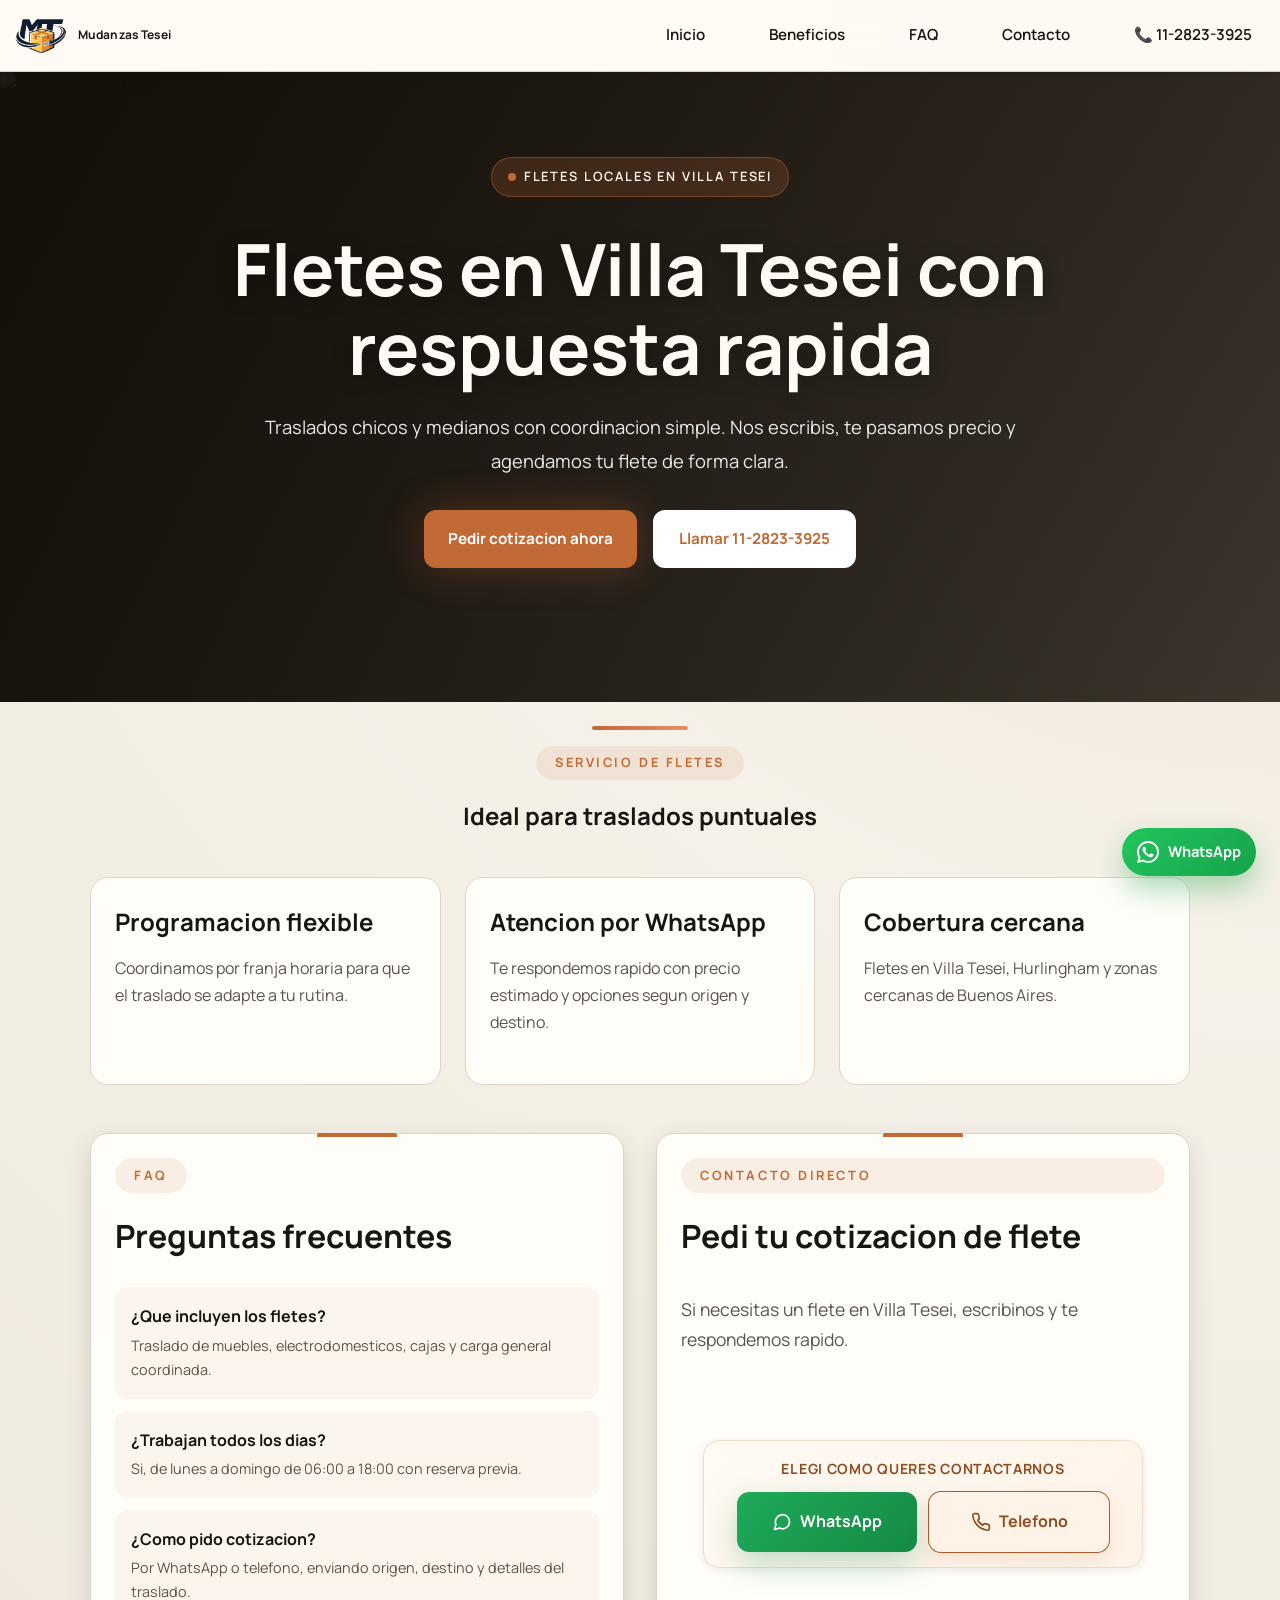
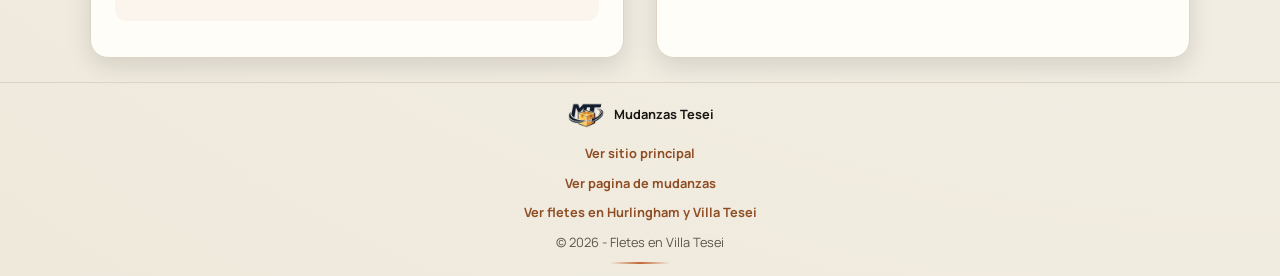
==== commit a6a31437: "a" ====
--- a/fletes-villa-tesei.html
+++ b/fletes-villa-tesei.html
@@ -5,27 +5,27 @@
     <meta name="viewport" content="width=device-width, initial-scale=1.0" />
     <meta
       name="description"
-      content="Fletes en Villa Tesei con atencion rapida y trato directo. Pedi cotizacion por WhatsApp para traslados chicos y medianos en Buenos Aires."
+      content="Fletes en Villa Tesei con precio por WhatsApp en minutos. Traslados chicos y medianos, coordinacion flexible y atencion directa todos los dias."
     />
     <link rel="canonical" href="https://www.mudanzastesei.com/fletes-villa-tesei.html" />
     <meta name="robots" content="index,follow,max-image-preview:large" />
     <meta property="og:type" content="website" />
     <meta property="og:locale" content="es_AR" />
     <meta property="og:site_name" content="Mudanzas Tesei" />
-    <meta property="og:title" content="Fletes en Villa Tesei | Mudanzas Tesei" />
-    <meta property="og:description" content="Servicio de fletes en Villa Tesei para traslados puntuales. Cotizacion rapida por WhatsApp." />
+    <meta property="og:title" content="Fletes en Villa Tesei | Precio por WhatsApp en Minutos" />
+    <meta property="og:description" content="Fletes en Villa Tesei con respuesta rapida, coordinacion simple y cobertura local." />
     <meta property="og:url" content="https://www.mudanzastesei.com/fletes-villa-tesei.html" />
     <meta property="og:image" content="https://www.mudanzastesei.com/assets/logo.png" />
     <meta name="twitter:card" content="summary_large_image" />
-    <meta name="twitter:title" content="Fletes en Villa Tesei | Mudanzas Tesei" />
-    <meta name="twitter:description" content="Pedi tu cotizacion de flete en Villa Tesei por WhatsApp." />
+    <meta name="twitter:title" content="Fletes en Villa Tesei | Precio por WhatsApp en Minutos" />
+    <meta name="twitter:description" content="Cotiza tu flete en Villa Tesei en minutos por WhatsApp." />
     <meta name="twitter:image" content="https://www.mudanzastesei.com/assets/logo.png" />
     <meta name="theme-color" content="#c26a35" />
     <link rel="icon" href="./favicon.ico" sizes="any" />
-    <link rel="icon" type="image/png" href="./favicon.png" />
+    <link rel="icon" type="image/png" href="./favicon-120x120.png" sizes="120x120" />
     <link rel="shortcut icon" href="./favicon.ico" />
-    <link rel="apple-touch-icon" href="./apple-touch-icon.png" />
-    <title>Fletes en Villa Tesei | Mudanzas Tesei</title>
+    <link rel="apple-touch-icon" href="./apple-touch-icon.png" sizes="180x180" />
+    <title>Fletes en Villa Tesei | Precio por WhatsApp en Minutos</title>
     <link rel="preconnect" href="https://fonts.googleapis.com" />
     <link rel="preconnect" href="https://fonts.gstatic.com" crossorigin />
     <link rel="preload" as="image" href="./assets/bg.jpg" />
@@ -36,20 +36,74 @@
     <script type="application/ld+json">
       {
         "@context": "https://schema.org",
-        "@type": "Service",
-        "name": "Fletes en Villa Tesei",
-        "serviceType": "Fletes programados y traslados locales",
-        "provider": {
-          "@type": "LocalBusiness",
-          "name": "Mudanzas Tesei",
-          "telephone": "+54 9 11 2823-3925",
-          "url": "https://www.mudanzastesei.com/"
-        },
-        "areaServed": {
-          "@type": "City",
-          "name": "Villa Tesei"
-        },
-        "url": "https://www.mudanzastesei.com/fletes-villa-tesei.html"
+        "@graph": [
+          {
+            "@type": "LocalBusiness",
+            "@id": "https://www.mudanzastesei.com/#localbusiness",
+            "name": "Mudanzas Tesei",
+            "url": "https://www.mudanzastesei.com/",
+            "telephone": "+54 9 11 2823-3925"
+          },
+          {
+            "@type": "Service",
+            "name": "Fletes en Villa Tesei",
+            "serviceType": "Fletes programados y traslados locales",
+            "provider": {
+              "@id": "https://www.mudanzastesei.com/#localbusiness"
+            },
+            "areaServed": {
+              "@type": "City",
+              "name": "Villa Tesei"
+            },
+            "url": "https://www.mudanzastesei.com/fletes-villa-tesei.html"
+          },
+          {
+            "@type": "FAQPage",
+            "mainEntity": [
+              {
+                "@type": "Question",
+                "name": "¿Que incluyen los fletes?",
+                "acceptedAnswer": {
+                  "@type": "Answer",
+                  "text": "Traslado de muebles, electrodomesticos, cajas y carga general coordinada."
+                }
+              },
+              {
+                "@type": "Question",
+                "name": "¿Trabajan todos los dias?",
+                "acceptedAnswer": {
+                  "@type": "Answer",
+                  "text": "Si, de lunes a domingo de 06:00 a 18:00 con reserva previa."
+                }
+              },
+              {
+                "@type": "Question",
+                "name": "¿Como pido cotizacion?",
+                "acceptedAnswer": {
+                  "@type": "Answer",
+                  "text": "Por WhatsApp o telefono, enviando origen, destino y detalles del traslado."
+                }
+              }
+            ]
+          },
+          {
+            "@type": "BreadcrumbList",
+            "itemListElement": [
+              {
+                "@type": "ListItem",
+                "position": 1,
+                "name": "Inicio",
+                "item": "https://www.mudanzastesei.com/"
+              },
+              {
+                "@type": "ListItem",
+                "position": 2,
+                "name": "Fletes en Villa Tesei",
+                "item": "https://www.mudanzastesei.com/fletes-villa-tesei.html"
+              }
+            ]
+          }
+        ]
       }
     </script>
     <link rel="stylesheet" href="./styles.css" />
@@ -207,6 +261,7 @@
         </div>
         <p><a class="footer-link" href="./index.html">Ver sitio principal</a></p>
         <p><a class="footer-link" href="./mudanzas-villa-tesei.html">Ver pagina de mudanzas</a></p>
+        <p><a class="footer-link" href="./fletes-hurlingham-villa-tesei.html">Ver fletes en Hurlingham y Villa Tesei</a></p>
         <p>© <span id="year"></span> - Fletes en Villa Tesei</p>
       </div>
       <div class="footer-decorations">
